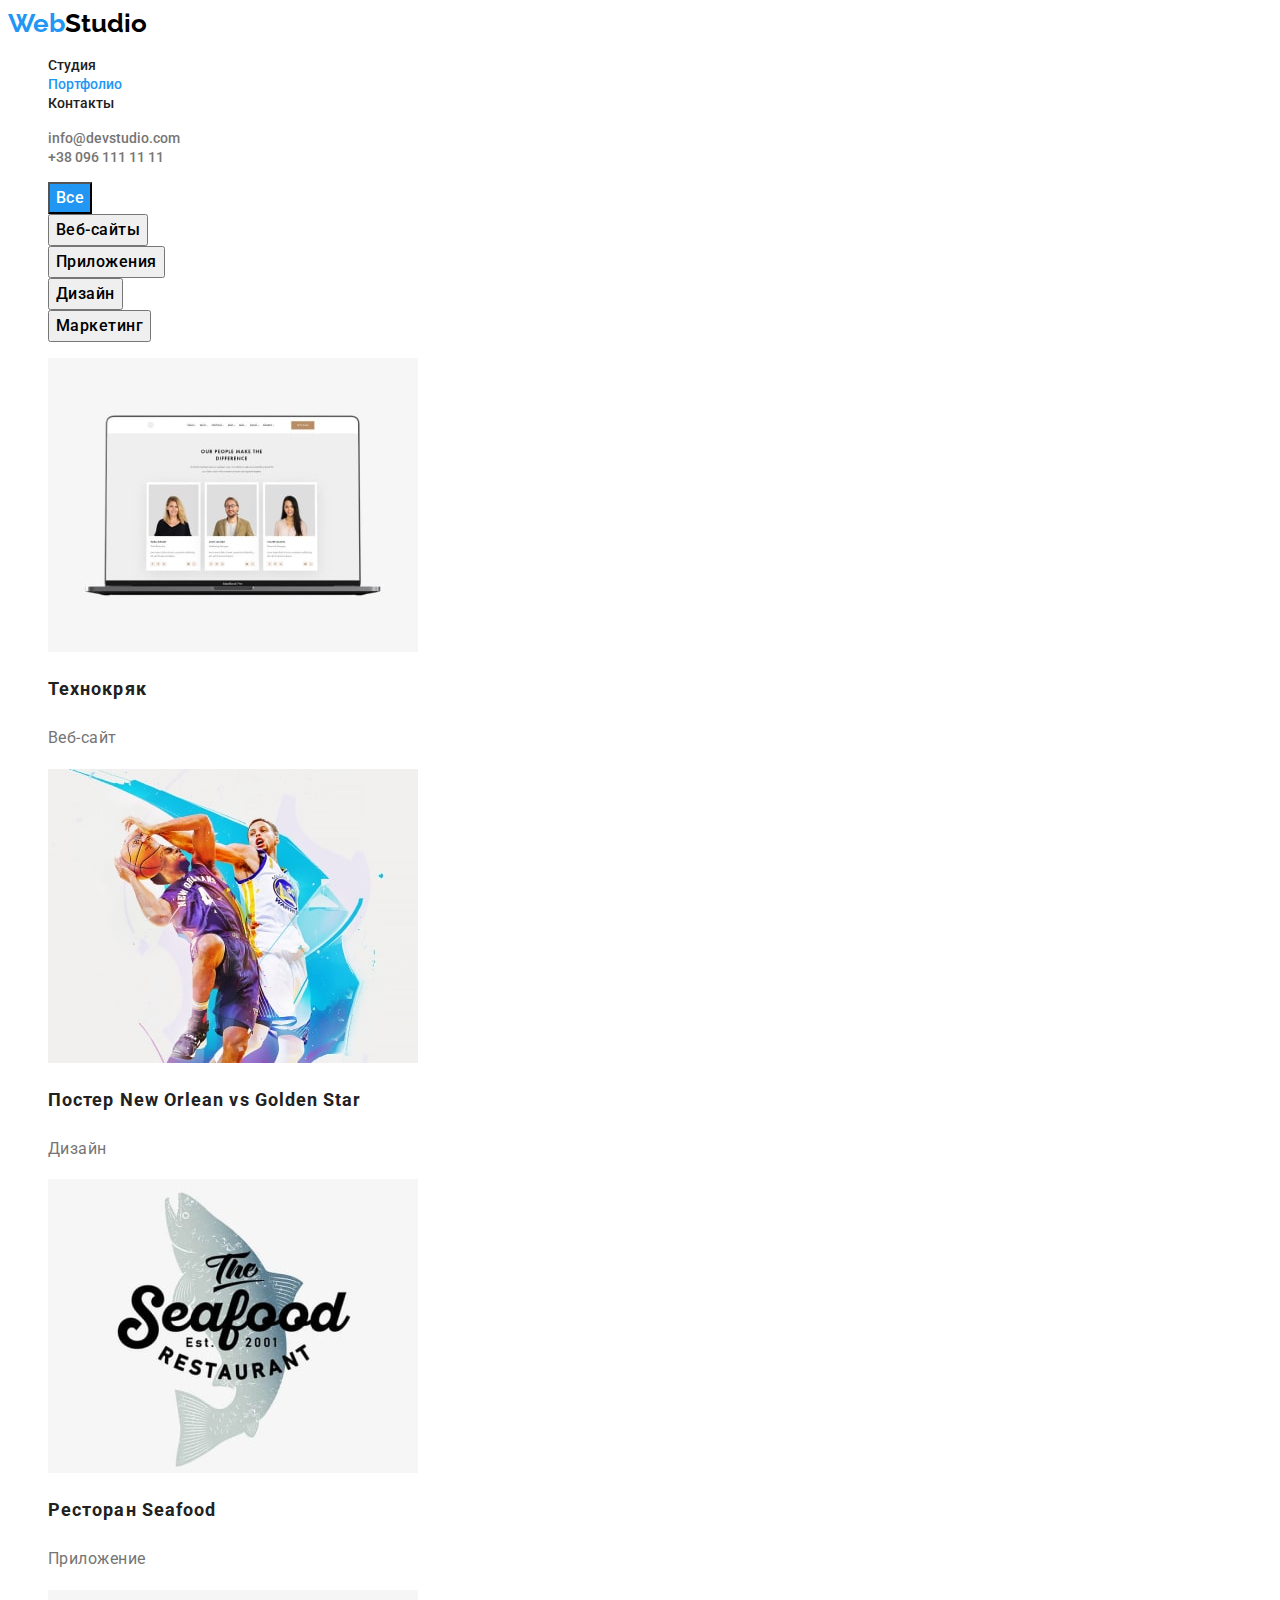
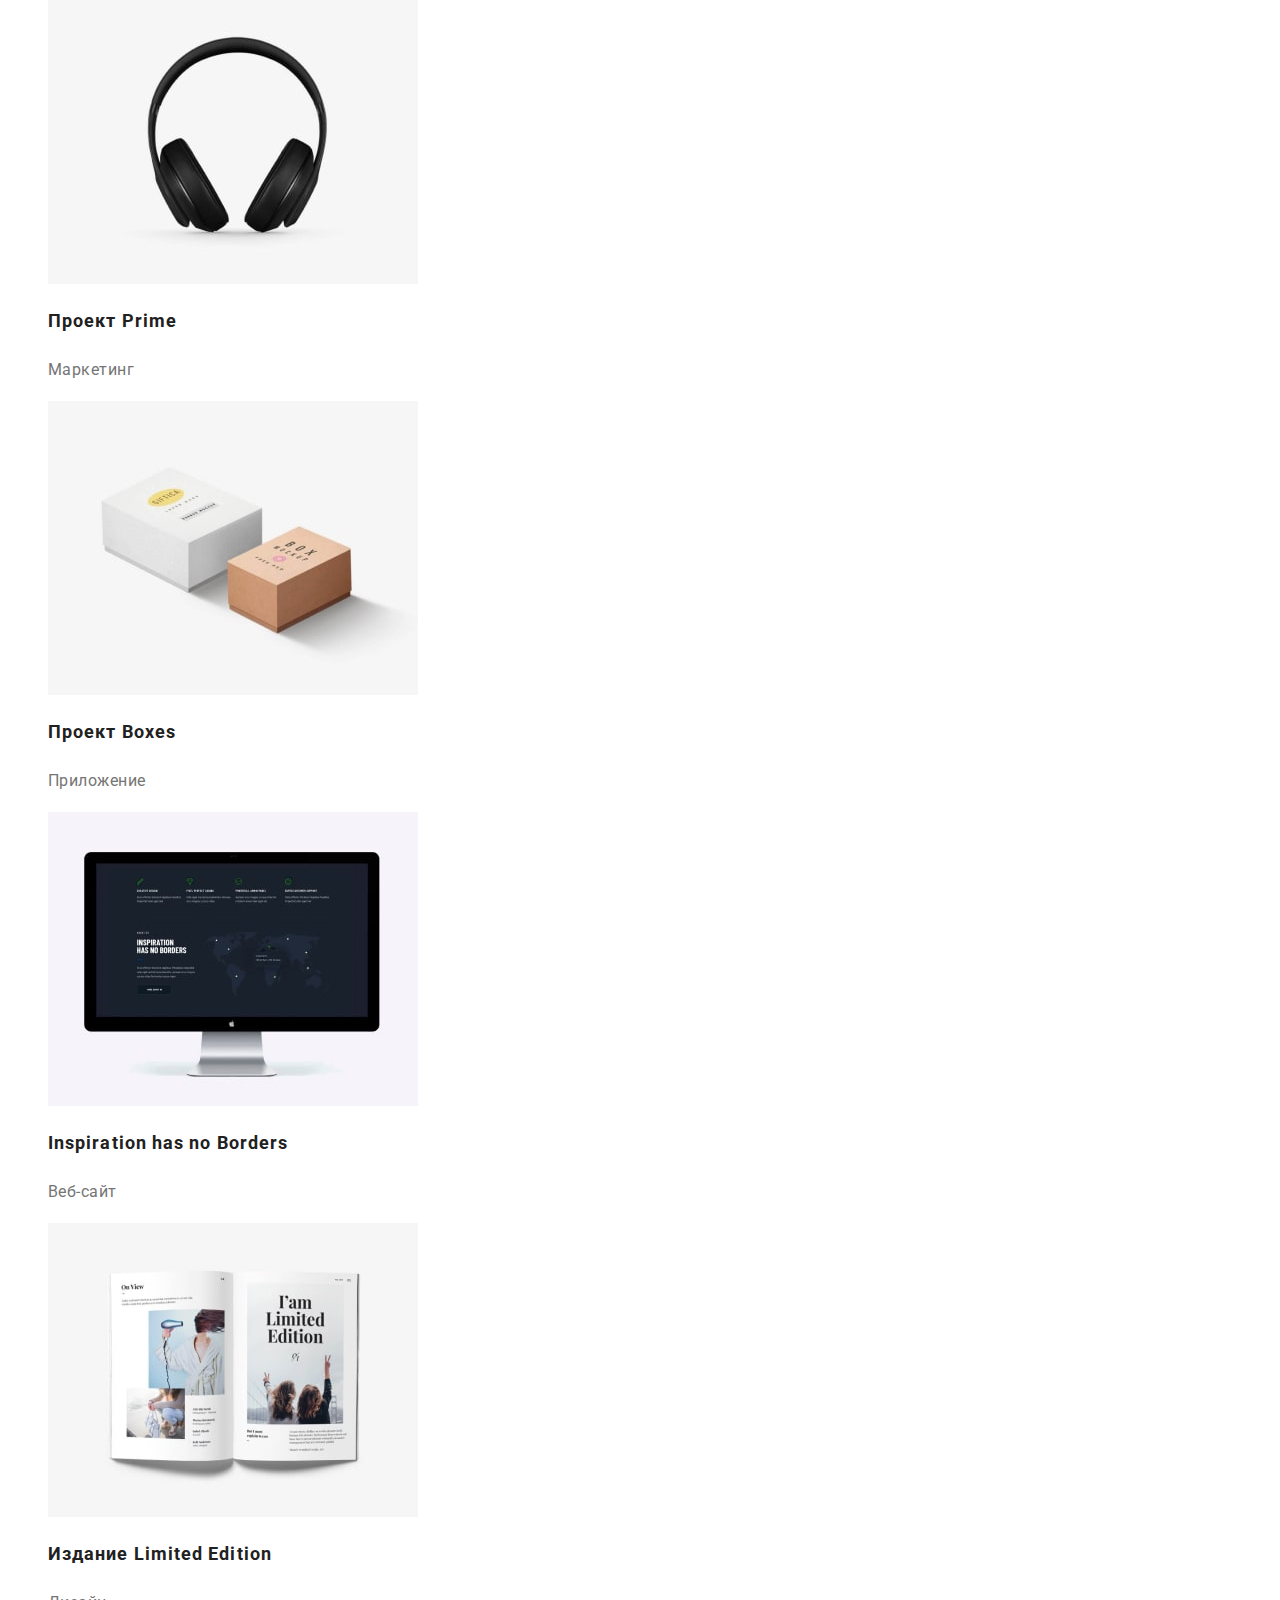
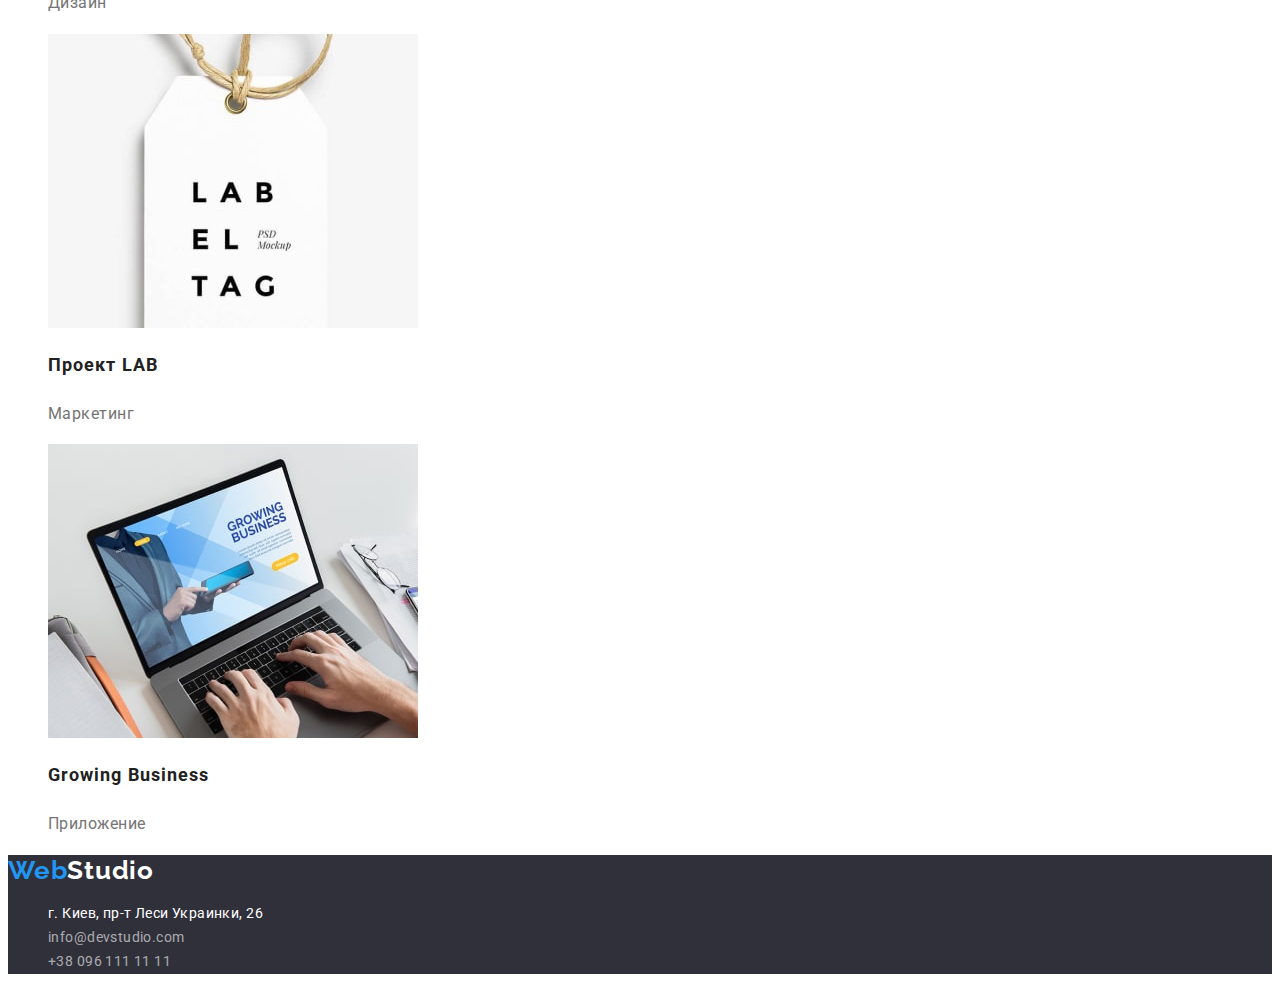
==== portfolio.html @ 271125e2 "clone files from homework 02" ====
<!DOCTYPE html>
<html lang="ru">

<head>
    <meta charset="UTF-8">
    <meta http-equiv="X-UA-Compatible" content="IE=edge">
    <meta name="viewport" content="width=device-width, initial-scale=1.0">
    <title>Portfolio</title>
    <link rel="preconnect" href="https://fonts.googleapis.com">
    <link rel="preconnect" href="https://fonts.gstatic.com" crossorigin>
    <link href="https://fonts.googleapis.com/css2?family=Raleway:wght@700&family=Roboto:wght@400;500;700;900&display=swap"
        rel="stylesheet">

    <link rel="stylesheet" href="./css/styles.css">
</head>

<body>
    <!-- Header -->
    <header>
        <nav>
            <a href="./index.html" class="logo"><span class="logo-header-part">Web</span>Studio</a>
            <ul class="header-nav list">
                <li><a href="./index.html" class="link ">Студия</a></li>
                <li><a href="./portfolio.html" class="link current">Портфолио</a></li>
                <li><a href="" class="link">Контакты</a></li>
            </ul>
        </nav>
        <ul class="contacts list">
            <li><a href="mailto:info@devstudio.com" class="link">info@devstudio.com</a></li>
            <li><a href="tel:+380961111111" class="link">+38 096 111 11 11</a></li>
        </ul>
    </header>

    <main>
        <section>
            <!-- прихований заголовок -->
            <h1 class="visually-hidden">Портфолио</h1>
            <ul class="list">
                <li><button type="button" class="list-btn current-btn">Все</button></li>
                <li><button type="button" class="list-btn">Веб-сайты</button></li>
                <li><button type="button" class="list-btn">Приложения</button></li>
                <li><button type="button" class="list-btn">Дизайн</button></li>
                <li><button type="button" class="list-btn">Маркетинг</button></li>
            </ul>
            <ul class="portfolio list">
                <li>
                    <a href="" class="portfolio-cards">
                        <img src="./images/portf-img-1.jpg" alt="екран ноутбука" width="370" height="294">
                        <h2 class="portfolio-subtitle">Технокряк</h2>
                        <p class="portfolio-text">Веб-сайт</p>
                    </a>
                </li>
                <li>
                    <a href="" class="portfolio-cards">
                        <img src="./images/portf-img-2.jpg" alt="два баскетбольні гравці" width="370" height="294">
                        <h2 class="portfolio-subtitle">Постер New Orlean vs Golden Star</h2>
                        <p class="portfolio-text">Дизайн</p>
                    </a>
                </li>
                <li>
                    <a href="" class="portfolio-cards">
                        <img src="./images/portf-img-3.jpg" alt="лого ресторану Seafood" width="370" height="294">
                        <h2 class="portfolio-subtitle">Ресторан Seafood</h2>
                        <p class="portfolio-text">Приложение</p>
                    </a>
                </li>
                <li>
                    <a href="" class="portfolio-cards">
                        <img src="./images/portf-img-4.jpg" alt="наушники" width="370" height="294">
                        <h2 class="portfolio-subtitle">Проект Prime</h2>
                        <p class="portfolio-text">Маркетинг</p>
                    </a>
                </li>
                <li>
                    <a href="" class="portfolio-cards">
                        <img src="./images/portf-img-5.jpg" alt="дві коробки" width="370" height="294">
                        <h2 class="portfolio-subtitle">Проект Boxes</h2>
                        <p class="portfolio-text">Приложение</p>
                    </a>
                </li>
                <li>
                    <a href="" class="portfolio-cards">
                        <img src="./images/portf-img-6.jpg" alt="монітор" width="370" height="294">
                        <h2 lang="en" class="portfolio-subtitle">Inspiration has no Borders</h2>
                        <p class="portfolio-text">Веб-сайт</p>
                    </a>
                </li>
                <li>
                    <a href="" class="portfolio-cards">
                        <img src="./images/portf-img-7.jpg" alt="розгорнута книга" width="370" height="294">
                        <h2 class="portfolio-subtitle">Издание Limited Edition</h2>
                        <p class="portfolio-text">Дизайн</p>
                    </a>
                </li>
                <li>
                    <a href="" class="portfolio-cards">
                        <img src="./images/portf-img-8.jpg" alt="бірка" width="370" height="294">
                        <h2 class="portfolio-subtitle">Проект LAB</h2>
                        <p class="portfolio-text">Маркетинг</p>
                    </a>
                </li>
                <li>
                    <a href="" class="portfolio-cards">
                        <img src="./images/portf-img-9.jpg" alt="екран ноутбука" width="370" height="294">
                        <h2 lang="en" class="portfolio-subtitle">Growing Business</h2>
                        <p class="portfolio-text">Приложение</p>
                    </a>
                </li>
            </ul>
        </section>
    </main>

    <footer class="footer">
        <a href="./index.html" class="footer-logo"><span class="logo-footer-part">Web</span>Studio</a>
        <address>
            <ul class="footer-list list">
                <li>
                    <a href="https://goo.gl/maps/3tdsHGGzz4T1NZrAA" target="_blank" rel="noopener noreferrer"
                        class="footer-list-address">
                        г. Киев, пр-т Леси Украинки, 26</a>
                </li>
                <li><a href="mailto:info@devstudio.com" class="footer-list-contacts">info@devstudio.com</a></li>
                <li><a href="tel:+380961111111" class="footer-list-contacts">+38 096 111 11 11</a></li>
            </ul>
        </address>
    </footer>
</body>

</html>
---- css/styles.css ----
/* колір основного тексту #212121 */
/* другорядний колір тексту #757575 */
/* колір Героя #FFFFFF */
/* акцент #2196F3 */
/* лого: одна част. акцент, інша #000000 */

/* основний колір bg #FFFFFF */
/* другорядний колір фону #F5F4FA */
/* колір Героя та Футеру #2F303A */

:root {
  --primary-text-color: #212121;
  --secondary-text-color: #757575;
  --accent-color: #2196f3;
  --hover-accent-color: #188CE8;
  --primary-bg-color: #ffffff;
  --secondary-bg-color: #f5f4fa;
  --footer-bg-color: #2f303a;
  --logo-color: #000000;
}
body {
  background-color: var(--primary-bg-color);
  color: var(--primary-text-color);
  font-family: Roboto, sans-serif;
}

.list {
  list-style: none;
}
a {
  text-decoration: none;
}

/* ----------------Logo----------------- */
.logo {
  color: var(--logo-color);
  font-family: Raleway, sans-serif;
  font-weight: 700;
  font-size: 26px;
  line-height: 1.2;
}
.logo-header-part {
  color: var(--accent-color);
}

/* -----------навігація сайту------------ */
.header-nav .link {
  color: var(--primary-text-color);
  font-weight: 500;
  font-size: 14px;
  line-height: 1.14;
}
.header-nav .link:hover,
.header-nav .link:focus,
.contacts .link:hover,
.contacts .link:focus,
.link.current {
  color: var(--accent-color);
}

.contacts .link {
  color: var(--secondary-text-color);
  font-weight: 500;
  font-size: 14px;
  line-height: 1.14;
}

/* -----------------Герой------------------- */
.hero {
  background-color: var(--footer-bg-color);
}
.hero-title {
  color: var(--primary-bg-color);
  font-weight: 900;
  font-size: 44px;
  line-height: 1.36;
  text-align: center;
  letter-spacing: 0.06em;
}
.hero-btn {
  font-family: inherit;
  background-color: var(--accent-color);
  color: var(--primary-bg-color);
  font-weight: 700;
  font-size: 16px;
  line-height: 1.87;
  letter-spacing: 0.06em;

  cursor: pointer;
}

.hero-btn:hover {
  background-color: var(--hover-accent-color);
  color: var(--primary-bg-color);
}

/* -------------------Features--------------- */
.visually-hidden {
  position: absolute;
  white-space: nowrap;
  width: 1px;
  height: 1px;
  overflow: hidden;
  border: 0;
  padding: 0;
  clip: rect(0 0 0 0);
  clip-path: inset(50%);
  margin: -1px;
}

.features-list-title {
  font-size: 14px;
  line-height: 1.14;
  letter-spacing: 0.03em;
  text-transform: uppercase;
}

.feature-list-text {
  color: var(--secondary-text-color);
  font-weight: 400;
  font-size: 14px;
  line-height: 1.71;
  letter-spacing: 0.03em;
}

/* --------------------About------------------ */
.about-title, 
.team-title {
  font-size: 36px;
  line-height: 1.17;
  text-align: center;
  letter-spacing: 0.03em;
}

/* --------------------Team-------------------- */
.team {
  background-color: var(--secondary-bg-color);
}

.team-list-title {
  font-weight: 500;
  font-size: 16px;
  line-height: 1.19;
  letter-spacing: 0.03em;
}
.team-list-text {
  color: var(--secondary-text-color);
  font-weight: 400;
  font-size: 16px;
  line-height: 1.19;
  letter-spacing: 0.03em;
}

/* --------------------Footer----------------- */
.footer {
  background-color: var(--footer-bg-color);
}
.footer-logo {
  color: var(--primary-bg-color);
  font-family: Raleway, sans-serif;
  font-weight: 700;
  font-size: 26px;
  line-height: 1.19;
  letter-spacing: 0.03em;
}
.logo-footer-part {
  color: var(--accent-color);
}
.footer-list-address {
  color: var(--primary-bg-color);
  font-style: normal;
  font-weight: 400;
  font-size: 14px;
  line-height: 1.71;
  letter-spacing: 0.03em;
}
.footer-list-address:hover,
.footer-list-address:focus {
  color: var(--accent-color);
}
.footer-list-contacts {
  color: rgba(255, 255, 255, 0.6);
  font-style: normal;
  font-weight: 400;
  font-size: 14px;
  line-height: 1.71;
  letter-spacing: 0.03em;
}
.footer-list-contacts:hover,
.footer-list-contacts:focus {
  color: var(--accent-color);
}

/* --------------------Portfolio-------------------- */
.list-btn {
  font-family: inherit;
  font-weight: 500;
  font-size: 16px;
  line-height: 1.62;
  text-align: center;
  letter-spacing: 0.03em;

  cursor: pointer;
}
.list-btn:hover,
.list-btn:focus,
.current-btn {
  background-color: var(--accent-color);
  color: var(--primary-bg-color);
}

.portfolio-cards .portfolio-subtitle {
  color: var(--primary-text-color);
  font-size: 18px;
  line-height: 2;
  letter-spacing: 0.06em;
}
.portfolio-cards .portfolio-text {
  color: var(--secondary-text-color);
  font-weight: 400;
  font-size: 16px;
  line-height: 1.87;
  letter-spacing: 0.03em;
}
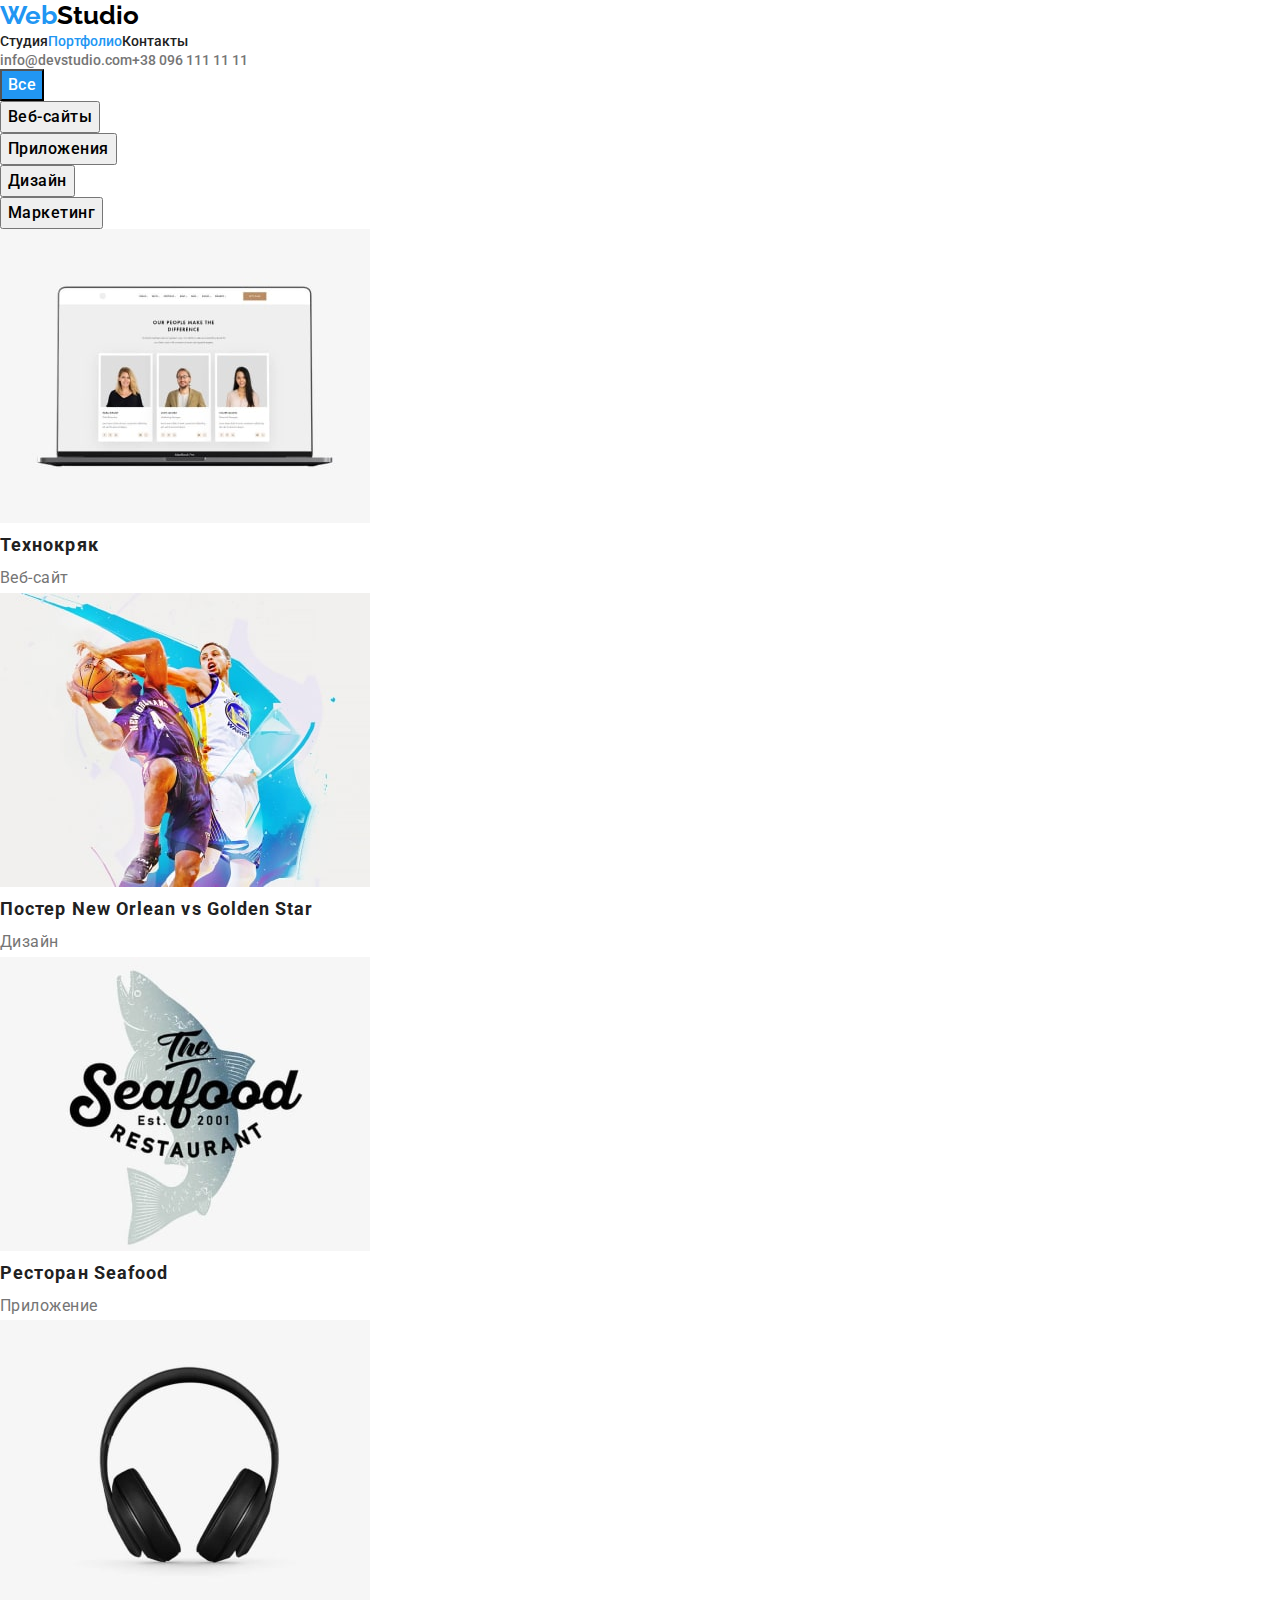
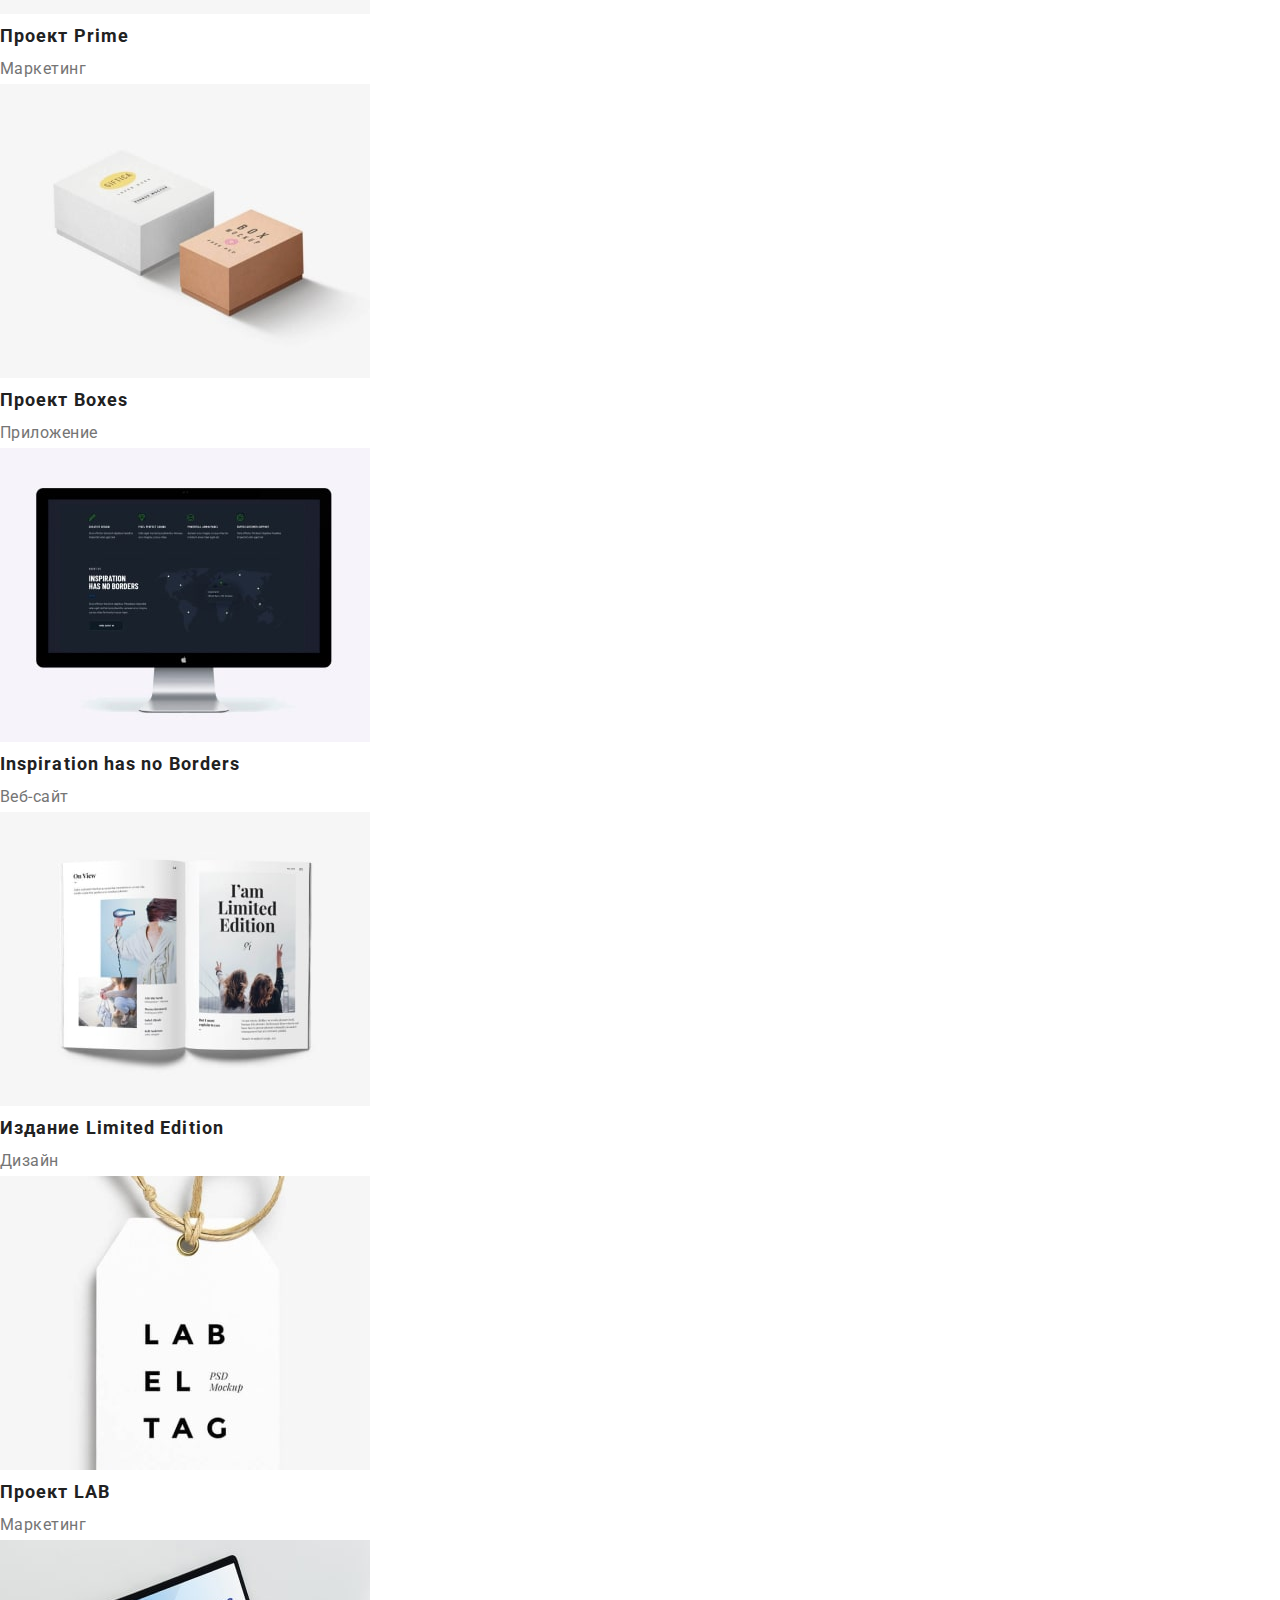
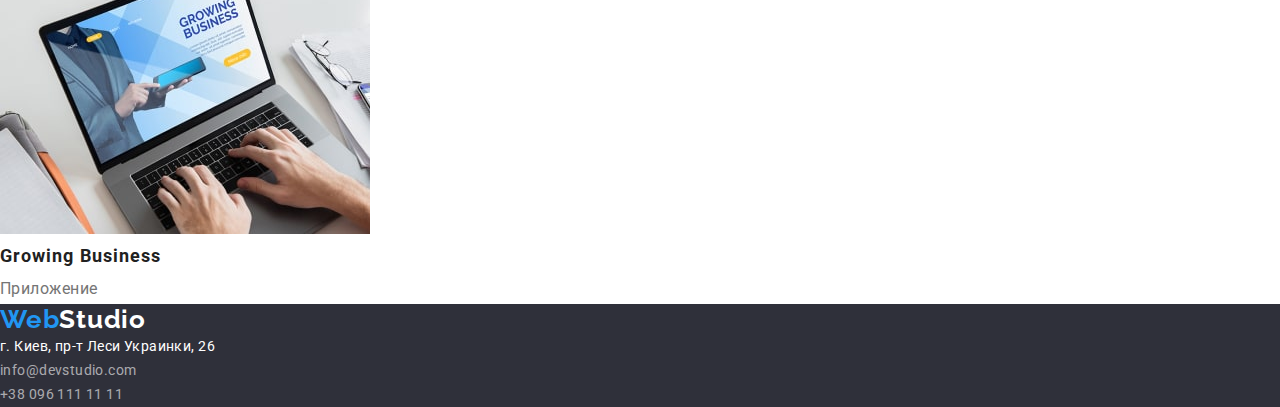
==== commit 183a0bc1: "add main margins and paddings" ====
--- a/portfolio.html
+++ b/portfolio.html
@@ -10,7 +10,9 @@
     <link rel="preconnect" href="https://fonts.gstatic.com" crossorigin>
     <link href="https://fonts.googleapis.com/css2?family=Raleway:wght@700&family=Roboto:wght@400;500;700;900&display=swap"
         rel="stylesheet">
-
+    <link rel="stylesheet" href="https://cdnjs.cloudflare.com/ajax/libs/modern-normalize/1.1.0/modern-normalize.min.css"
+        integrity="sha512-wpPYUAdjBVSE4KJnH1VR1HeZfpl1ub8YT/NKx4PuQ5NmX2tKuGu6U/JRp5y+Y8XG2tV+wKQpNHVUX03MfMFn9Q=="
+        crossorigin="anonymous" referrerpolicy="no-referrer" />
     <link rel="stylesheet" href="./css/styles.css">
 </head>
 
--- a/css/styles.css
+++ b/css/styles.css
@@ -18,83 +18,16 @@
   --footer-bg-color: #2f303a;
   --logo-color: #000000;
 }
-body {
-  background-color: var(--primary-bg-color);
-  color: var(--primary-text-color);
-  font-family: Roboto, sans-serif;
-}
-
-.list {
-  list-style: none;
-}
-a {
-  text-decoration: none;
-}
-
-/* ----------------Logo----------------- */
-.logo {
-  color: var(--logo-color);
-  font-family: Raleway, sans-serif;
-  font-weight: 700;
-  font-size: 26px;
-  line-height: 1.2;
-}
-.logo-header-part {
-  color: var(--accent-color);
-}
-
-/* -----------навігація сайту------------ */
-.header-nav .link {
-  color: var(--primary-text-color);
-  font-weight: 500;
-  font-size: 14px;
-  line-height: 1.14;
-}
-.header-nav .link:hover,
-.header-nav .link:focus,
-.contacts .link:hover,
-.contacts .link:focus,
-.link.current {
-  color: var(--accent-color);
-}
-
-.contacts .link {
-  color: var(--secondary-text-color);
-  font-weight: 500;
-  font-size: 14px;
-  line-height: 1.14;
-}
-
-/* -----------------Герой------------------- */
-.hero {
-  background-color: var(--footer-bg-color);
-}
-.hero-title {
-  color: var(--primary-bg-color);
-  font-weight: 900;
-  font-size: 44px;
-  line-height: 1.36;
-  text-align: center;
-  letter-spacing: 0.06em;
-}
-.hero-btn {
-  font-family: inherit;
-  background-color: var(--accent-color);
-  color: var(--primary-bg-color);
-  font-weight: 700;
-  font-size: 16px;
-  line-height: 1.87;
-  letter-spacing: 0.06em;
-
-  cursor: pointer;
-}
-
-.hero-btn:hover {
-  background-color: var(--hover-accent-color);
-  color: var(--primary-bg-color);
-}
-
-/* -------------------Features--------------- */
+
+p, h1, h2, h3, h4, h5, h6 {
+  margin: 0;
+}
+
+ul, ol {
+  margin: 0;
+  padding-left: 0;
+}
+
 .visually-hidden {
   position: absolute;
   white-space: nowrap;
@@ -108,7 +41,132 @@
   margin: -1px;
 }
 
+
+body {
+  margin: 0;
+
+  background-color: var(--primary-bg-color);
+  color: var(--primary-text-color);
+  font-family: Roboto, sans-serif;
+}
+
+.list {
+  list-style: none;
+}
+a {
+  text-decoration: none;
+}
+
+.container {
+  width: 1200px;
+  padding-left: 15px;
+  padding-right: 15px;
+  margin: 0 auto;
+  outline: 2px solid tomato;
+}
+
+
+
+/* ----------------Logo----------------- */
+
+.logo {
+  color: var(--logo-color);
+  font-family: Raleway, sans-serif;
+  font-weight: 700;
+  font-size: 26px;
+  line-height: 1.2;
+}
+.logo-header-part {
+  color: var(--accent-color);
+}
+
+/* -----------навігація сайту------------ */
+.header .container {
+  display: flex;
+  align-items: center;
+}
+
+.header {
+  padding-top: 32px;
+  padding-bottom: 32px;
+}
+
+.header-nav {
+  display: flex;
+  align-items: center;
+}
+
+.header-nav .link {
+  color: var(--primary-text-color);
+  font-weight: 500;
+  font-size: 14px;
+  line-height: 1.14;
+}
+.header-nav .link:hover,
+.header-nav .link:focus,
+.contacts .link:hover,
+.contacts .link:focus,
+.link.current {
+  color: var(--accent-color);
+}
+
+.contacts {
+  display: flex;
+}
+
+
+.contacts .link {
+  color: var(--secondary-text-color);
+  font-weight: 500;
+  font-size: 14px;
+  line-height: 1.14;
+}
+
+/* -----------------Герой------------------- */
+.hero {
+  background-color: var(--footer-bg-color);
+  padding: 452px 200px;
+  
+}
+.hero-title {
+  max-width: 696px;
+  margin-bottom: 30px;
+
+  color: var(--primary-bg-color);
+  font-weight: 900;
+  font-size: 44px;
+  line-height: 1.36;
+  text-align: center;
+  letter-spacing: 0.06em;
+}
+.hero-btn {
+  min-width: 200px;
+  
+  font-family: inherit;
+  background-color: var(--accent-color);
+  color: var(--primary-bg-color);
+  font-weight: 700;
+  font-size: 16px;
+  line-height: 1.87;
+  letter-spacing: 0.06em;
+
+  cursor: pointer;
+}
+
+.hero-btn:hover {
+  background-color: var(--hover-accent-color);
+  color: var(--primary-bg-color);
+}
+
+/* -------------------Features--------------- */
+
+.features .container {
+  padding-top: 94px;
+}
+
 .features-list-title {
+  margin-bottom: 10px;
+
   font-size: 14px;
   line-height: 1.14;
   letter-spacing: 0.03em;
@@ -124,6 +182,12 @@
 }
 
 /* --------------------About------------------ */
+
+.about .container {
+  padding-top: 94px;
+  padding-bottom: 94px;
+}
+
 .about-title, 
 .team-title {
   font-size: 36px;
@@ -137,6 +201,11 @@
   background-color: var(--secondary-bg-color);
 }
 
+.team .container {
+  padding-top: 94px;
+  padding-bottom: 94px;
+}
+
 .team-list-title {
   font-weight: 500;
   font-size: 16px;
@@ -155,6 +224,12 @@
 .footer {
   background-color: var(--footer-bg-color);
 }
+
+.footer .container {
+  padding-top: 60px;
+  padding-bottom: 60px;
+}
+
 .footer-logo {
   color: var(--primary-bg-color);
   font-family: Raleway, sans-serif;
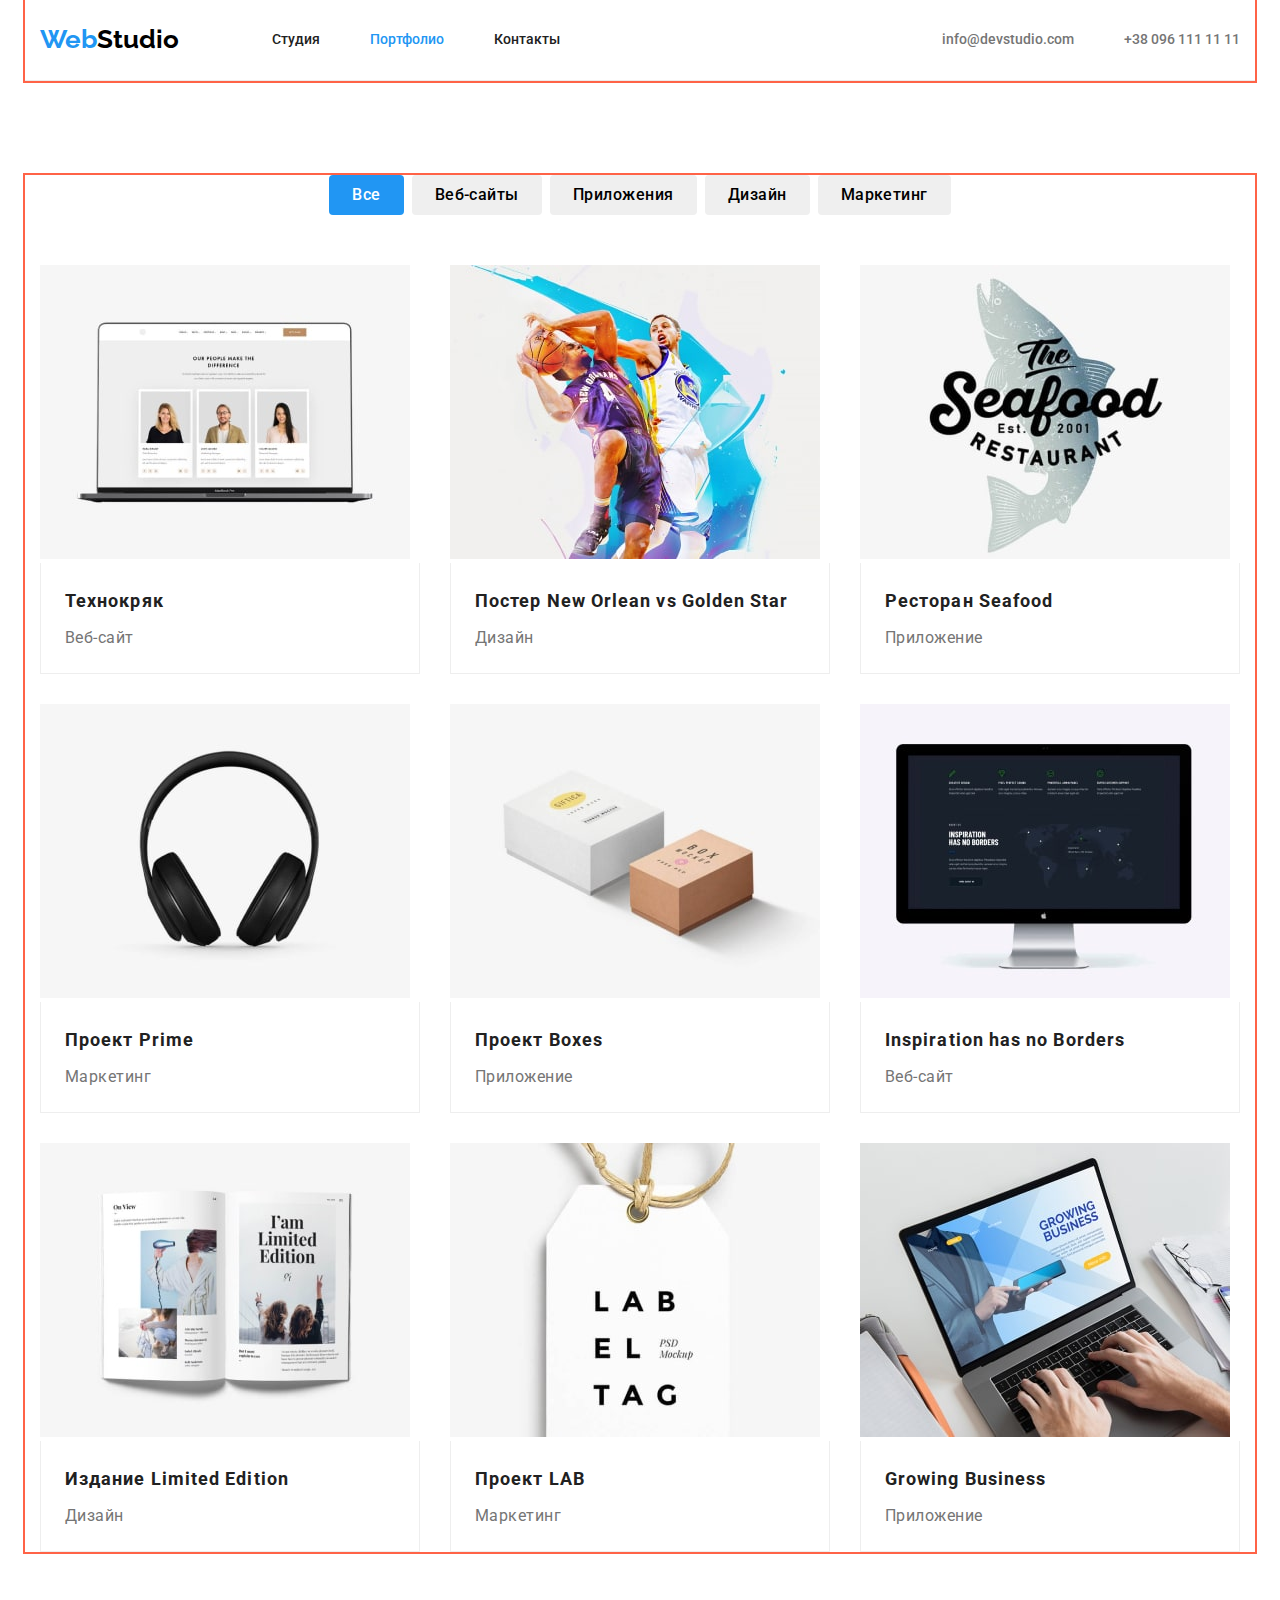
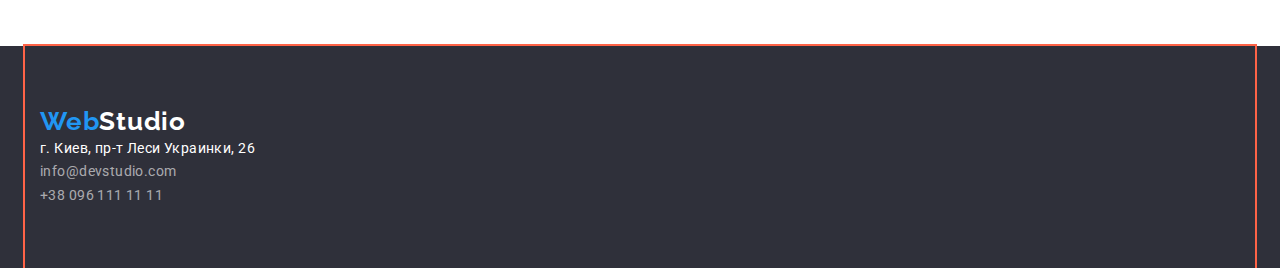
==== commit 4f7b4be5: "finish homework" ====
--- a/portfolio.html
+++ b/portfolio.html
@@ -18,114 +18,138 @@
 
 <body>
     <!-- Header -->
-    <header>
-        <nav>
-            <a href="./index.html" class="logo"><span class="logo-header-part">Web</span>Studio</a>
-            <ul class="header-nav list">
-                <li><a href="./index.html" class="link ">Студия</a></li>
-                <li><a href="./portfolio.html" class="link current">Портфолио</a></li>
-                <li><a href="" class="link">Контакты</a></li>
+    <header class="header">
+        <div class="container">
+            <nav class="header-navigation">
+                <a href="" class="logo"><span class="logo-header-part">Web</span>Studio</a>
+                <ul class="header-nav list">
+                    <li class="header-nav-item"><a href="./index.html" class="link">Студия</a></li>
+                    <li class="header-nav-item"><a href="./portfolio.html" class="link current">Портфолио</a></li>
+                    <li class="header-nav-item"><a href="" class="link">Контакты</a></li>
+                </ul>
+            </nav>
+            <ul class="contacts list">
+                <li class="contacts-item"><a href="mailto:info@devstudio.com" class="link">info@devstudio.com</a></li>
+                <li class="contacts-item"><a href="tel:+380961111111" class="link">+38 096 111 11 11</a></li>
             </ul>
-        </nav>
-        <ul class="contacts list">
-            <li><a href="mailto:info@devstudio.com" class="link">info@devstudio.com</a></li>
-            <li><a href="tel:+380961111111" class="link">+38 096 111 11 11</a></li>
-        </ul>
+        </div>
     </header>
 
     <main>
-        <section>
+        <section class="section gallery">
+            <div class="container">
             <!-- прихований заголовок -->
             <h1 class="visually-hidden">Портфолио</h1>
-            <ul class="list">
-                <li><button type="button" class="list-btn current-btn">Все</button></li>
-                <li><button type="button" class="list-btn">Веб-сайты</button></li>
-                <li><button type="button" class="list-btn">Приложения</button></li>
-                <li><button type="button" class="list-btn">Дизайн</button></li>
-                <li><button type="button" class="list-btn">Маркетинг</button></li>
+            <ul class="gallery-btn list">
+                <li class="item"><button type="button" class="list-btn current-btn">Все</button></li>
+                <li class="item"><button type="button" class="list-btn">Веб-сайты</button></li>
+                <li class="item"><button type="button" class="list-btn">Приложения</button></li>
+                <li class="item"><button type="button" class="list-btn">Дизайн</button></li>
+                <li class="item"><button type="button" class="list-btn">Маркетинг</button></li>
             </ul>
             <ul class="portfolio list">
-                <li>
+                <li class="portfolio-items">
                     <a href="" class="portfolio-cards">
                         <img src="./images/portf-img-1.jpg" alt="екран ноутбука" width="370" height="294">
+                        <div class="portfolio-text-part">
                         <h2 class="portfolio-subtitle">Технокряк</h2>
                         <p class="portfolio-text">Веб-сайт</p>
+                        </div>
                     </a>
                 </li>
-                <li>
+                <li class="portfolio-items">
                     <a href="" class="portfolio-cards">
                         <img src="./images/portf-img-2.jpg" alt="два баскетбольні гравці" width="370" height="294">
+                        <div class="portfolio-text-part">
                         <h2 class="portfolio-subtitle">Постер New Orlean vs Golden Star</h2>
                         <p class="portfolio-text">Дизайн</p>
+                        </div>
                     </a>
                 </li>
-                <li>
+                <li class="portfolio-items">
                     <a href="" class="portfolio-cards">
                         <img src="./images/portf-img-3.jpg" alt="лого ресторану Seafood" width="370" height="294">
+                        <div class="portfolio-text-part">
                         <h2 class="portfolio-subtitle">Ресторан Seafood</h2>
                         <p class="portfolio-text">Приложение</p>
+                        </div>
                     </a>
                 </li>
-                <li>
+                <li class="portfolio-items">
                     <a href="" class="portfolio-cards">
                         <img src="./images/portf-img-4.jpg" alt="наушники" width="370" height="294">
+                        <div class="portfolio-text-part">
                         <h2 class="portfolio-subtitle">Проект Prime</h2>
                         <p class="portfolio-text">Маркетинг</p>
+                        </div>
                     </a>
                 </li>
-                <li>
+                <li class="portfolio-items">
                     <a href="" class="portfolio-cards">
                         <img src="./images/portf-img-5.jpg" alt="дві коробки" width="370" height="294">
+                        <div class="portfolio-text-part">
                         <h2 class="portfolio-subtitle">Проект Boxes</h2>
                         <p class="portfolio-text">Приложение</p>
+                        </div>
                     </a>
                 </li>
-                <li>
+                <li class="portfolio-items">
                     <a href="" class="portfolio-cards">
                         <img src="./images/portf-img-6.jpg" alt="монітор" width="370" height="294">
+                        <div class="portfolio-text-part">
                         <h2 lang="en" class="portfolio-subtitle">Inspiration has no Borders</h2>
                         <p class="portfolio-text">Веб-сайт</p>
+                        </div>
                     </a>
                 </li>
-                <li>
+                <li class="portfolio-items">
                     <a href="" class="portfolio-cards">
                         <img src="./images/portf-img-7.jpg" alt="розгорнута книга" width="370" height="294">
+                        <div class="portfolio-text-part">
                         <h2 class="portfolio-subtitle">Издание Limited Edition</h2>
                         <p class="portfolio-text">Дизайн</p>
+                        </div>
                     </a>
                 </li>
-                <li>
+                <li class="portfolio-items">
                     <a href="" class="portfolio-cards">
                         <img src="./images/portf-img-8.jpg" alt="бірка" width="370" height="294">
+                        <div class="portfolio-text-part">
                         <h2 class="portfolio-subtitle">Проект LAB</h2>
                         <p class="portfolio-text">Маркетинг</p>
+                        </div>
                     </a>
                 </li>
-                <li>
+                <li class="portfolio-items">
                     <a href="" class="portfolio-cards">
                         <img src="./images/portf-img-9.jpg" alt="екран ноутбука" width="370" height="294">
+                        <div class="portfolio-text-part">
                         <h2 lang="en" class="portfolio-subtitle">Growing Business</h2>
                         <p class="portfolio-text">Приложение</p>
+                        </div>
                     </a>
                 </li>
             </ul>
+            </div>
         </section>
     </main>
 
     <footer class="footer">
-        <a href="./index.html" class="footer-logo"><span class="logo-footer-part">Web</span>Studio</a>
-        <address>
-            <ul class="footer-list list">
-                <li>
-                    <a href="https://goo.gl/maps/3tdsHGGzz4T1NZrAA" target="_blank" rel="noopener noreferrer"
-                        class="footer-list-address">
-                        г. Киев, пр-т Леси Украинки, 26</a>
-                </li>
-                <li><a href="mailto:info@devstudio.com" class="footer-list-contacts">info@devstudio.com</a></li>
-                <li><a href="tel:+380961111111" class="footer-list-contacts">+38 096 111 11 11</a></li>
-            </ul>
-        </address>
+        <div class="container">
+            <a href="./index.html" class="footer-logo" lang="en"><span class="logo-footer-part">Web</span>Studio</a>
+            <address>
+                <ul class="footer-list list">
+                    <li>
+                        <a href="https://goo.gl/maps/3tdsHGGzz4T1NZrAA" target="_blank" rel="noopener noreferrer"
+                            class="footer-list-address">
+                            г. Киев, пр-т Леси Украинки, 26</a>
+                    </li>
+                    <li><a href="mailto:info@devstudio.com" class="footer-list-contacts">info@devstudio.com</a></li>
+                    <li><a href="tel:+380961111111" class="footer-list-contacts">+38 096 111 11 11</a></li>
+                </ul>
+            </address>
+        </div>
     </footer>
-</body>
+    </body>
 
 </html>--- a/css/styles.css
+++ b/css/styles.css
@@ -17,6 +17,11 @@
   --secondary-bg-color: #f5f4fa;
   --footer-bg-color: #2f303a;
   --logo-color: #000000;
+
+  --border-nav: #ECECEC;
+  --border-cards: #EEEEEE;
+
+  --typical-gap: 30px;
 }
 
 p, h1, h2, h3, h4, h5, h6 {
@@ -65,11 +70,18 @@
   outline: 2px solid tomato;
 }
 
+.section {
+  padding-top: 94px;
+  padding-bottom: 94px;
+}
+
 
 
 /* ----------------Logo----------------- */
 
 .logo {
+  margin-right: 93px;
+
   color: var(--logo-color);
   font-family: Raleway, sans-serif;
   font-weight: 700;
@@ -81,41 +93,61 @@
 }
 
 /* -----------навігація сайту------------ */
+
 .header .container {
   display: flex;
   align-items: center;
-}
-
-.header {
+  border-bottom: 1px solid  ;
+  border-color: var(--border-nav);
+}
+
+.container .header-navigation {
+  display: flex;
+  align-items: center;
+}
+
+.header-nav {
+  display: flex;
+}
+
+.header-nav .header-nav-item:not(:last-child){
+  margin-right: 50px;
+}
+
+.header-nav .link {
+  display: block;
   padding-top: 32px;
   padding-bottom: 32px;
-}
-
-.header-nav {
-  display: flex;
-  align-items: center;
-}
-
-.header-nav .link {
+
   color: var(--primary-text-color);
   font-weight: 500;
   font-size: 14px;
   line-height: 1.14;
 }
+
 .header-nav .link:hover,
 .header-nav .link:focus,
 .contacts .link:hover,
 .contacts .link:focus,
 .link.current {
   color: var(--accent-color);
+  
 }
 
 .contacts {
   display: flex;
-}
-
+  margin-left: auto;
+}
+
+.contacts .contacts-item + .contacts-item{
+  margin-left: 50px;
+}
 
 .contacts .link {
+  display: block;
+  padding-top: 32px;
+  padding-bottom: 32px;
+
   color: var(--secondary-text-color);
   font-weight: 500;
   font-size: 14px;
@@ -125,12 +157,16 @@
 /* -----------------Герой------------------- */
 .hero {
   background-color: var(--footer-bg-color);
-  padding: 452px 200px;
+  padding-top: 200px;
+  padding-bottom: 200px;
+  text-align: center;
   
 }
 .hero-title {
-  max-width: 696px;
-  margin-bottom: 30px;
+  max-width: 640px;
+  margin-bottom: var(--typical-gap);
+  margin-left: auto;
+  margin-right: auto;
 
   color: var(--primary-bg-color);
   font-weight: 900;
@@ -141,6 +177,13 @@
 }
 .hero-btn {
   min-width: 200px;
+  
+  margin-left: auto;
+  margin-right: auto;
+  border-radius: 4px;
+  border: 1px solid transparent;
+  padding: 10px 32px;
+
   
   font-family: inherit;
   background-color: var(--accent-color);
@@ -149,6 +192,7 @@
   font-size: 16px;
   line-height: 1.87;
   letter-spacing: 0.06em;
+  text-align: center;
 
   cursor: pointer;
 }
@@ -160,8 +204,21 @@
 
 /* -------------------Features--------------- */
 
-.features .container {
-  padding-top: 94px;
+.features.section {
+  padding-bottom: 0;
+}
+
+.container .features-list {
+  display: flex;
+  flex-wrap: wrap;
+}
+
+.features-list-item {
+  width: 270px;
+ }
+
+.features-list .features-list-item + .features-list-item {
+  margin-left: var(--typical-gap);
 }
 
 .features-list-title {
@@ -184,12 +241,21 @@
 /* --------------------About------------------ */
 
 .about .container {
-  padding-top: 94px;
-  padding-bottom: 94px;
+  
+}
+
+.about-list {
+  display: flex;
+}
+
+.about-list .item + .item {
+  margin-left: var(--typical-gap);
 }
 
 .about-title, 
 .team-title {
+  margin-bottom: 50px;
+
   font-size: 36px;
   line-height: 1.17;
   text-align: center;
@@ -201,23 +267,45 @@
   background-color: var(--secondary-bg-color);
 }
 
-.team .container {
-  padding-top: 94px;
-  padding-bottom: 94px;
+.team-list {
+  display: flex;
+  /* flex-wrap: wrap; */
+
+}
+
+.team-list > .item {
+    width: calc((100%-90px)/4);
+    margin-right: var(--typical-gap);
+}
+
+.team-list > .item:last-child {
+    margin-right: 0;
+}
+
+.team-text-part {
+  
+  
 }
 
 .team-list-title {
+  margin-top: var(--typical-gap);
+  margin-bottom: 10px;
+
   font-weight: 500;
   font-size: 16px;
   line-height: 1.19;
   letter-spacing: 0.03em;
+  text-align: center;
 }
 .team-list-text {
+  margin-bottom: 30px;
+
   color: var(--secondary-text-color);
   font-weight: 400;
   font-size: 16px;
   line-height: 1.19;
   letter-spacing: 0.03em;
+  text-align: center;
 }
 
 /* --------------------Footer----------------- */
@@ -267,7 +355,18 @@
 }
 
 /* --------------------Portfolio-------------------- */
+
+.gallery-btn {
+  display: flex;
+  margin-bottom: 50px;
+  justify-content: center;
+}
+
 .list-btn {
+  border-radius: 4px;
+  border: 1px solid transparent;
+  padding: 6px 22px;
+
   font-family: inherit;
   font-weight: 500;
   font-size: 16px;
@@ -277,6 +376,11 @@
 
   cursor: pointer;
 }
+
+.gallery-btn .item + .item {
+  margin-left: 8px;
+}
+
 .list-btn:hover,
 .list-btn:focus,
 .current-btn {
@@ -284,7 +388,51 @@
   color: var(--primary-bg-color);
 }
 
+.container .portfolio {
+  display: flex;
+  flex-wrap: wrap;
+}
+
+/* .portfolio-items {
+  margin-right: var(--typical-gap);
+  margin-bottom: var(--typical-gap);
+}
+
+.portfolio-items:nth-child(3n) {
+  margin-right: 0;
+}
+
+.portfolio-items:nth-last-child(-n+3) {
+  margin-bottom: 0;
+} */
+
+.portfolio-items {
+  width: calc((100% - 60px)/3);
+  margin-right: var(--typical-gap);
+  margin-bottom: var(--typical-gap);
+}
+
+.portfolio-items:nth-child(3n) {
+  margin-right: 0;
+}
+
+.portfolio-items:nth-last-child(-n+3) {
+margin-bottom: 0;
+}
+
+.portfolio-text-part {
+  padding-top: 20px;
+  padding-bottom: 20px;
+  padding-left: 24px;
+  border-left: 1px solid;
+  border-right: 1px solid;
+  border-bottom: 1px solid;
+  border-color: var(--border-cards);
+}
+
 .portfolio-cards .portfolio-subtitle {
+  margin-bottom: 4px;
+
   color: var(--primary-text-color);
   font-size: 18px;
   line-height: 2;
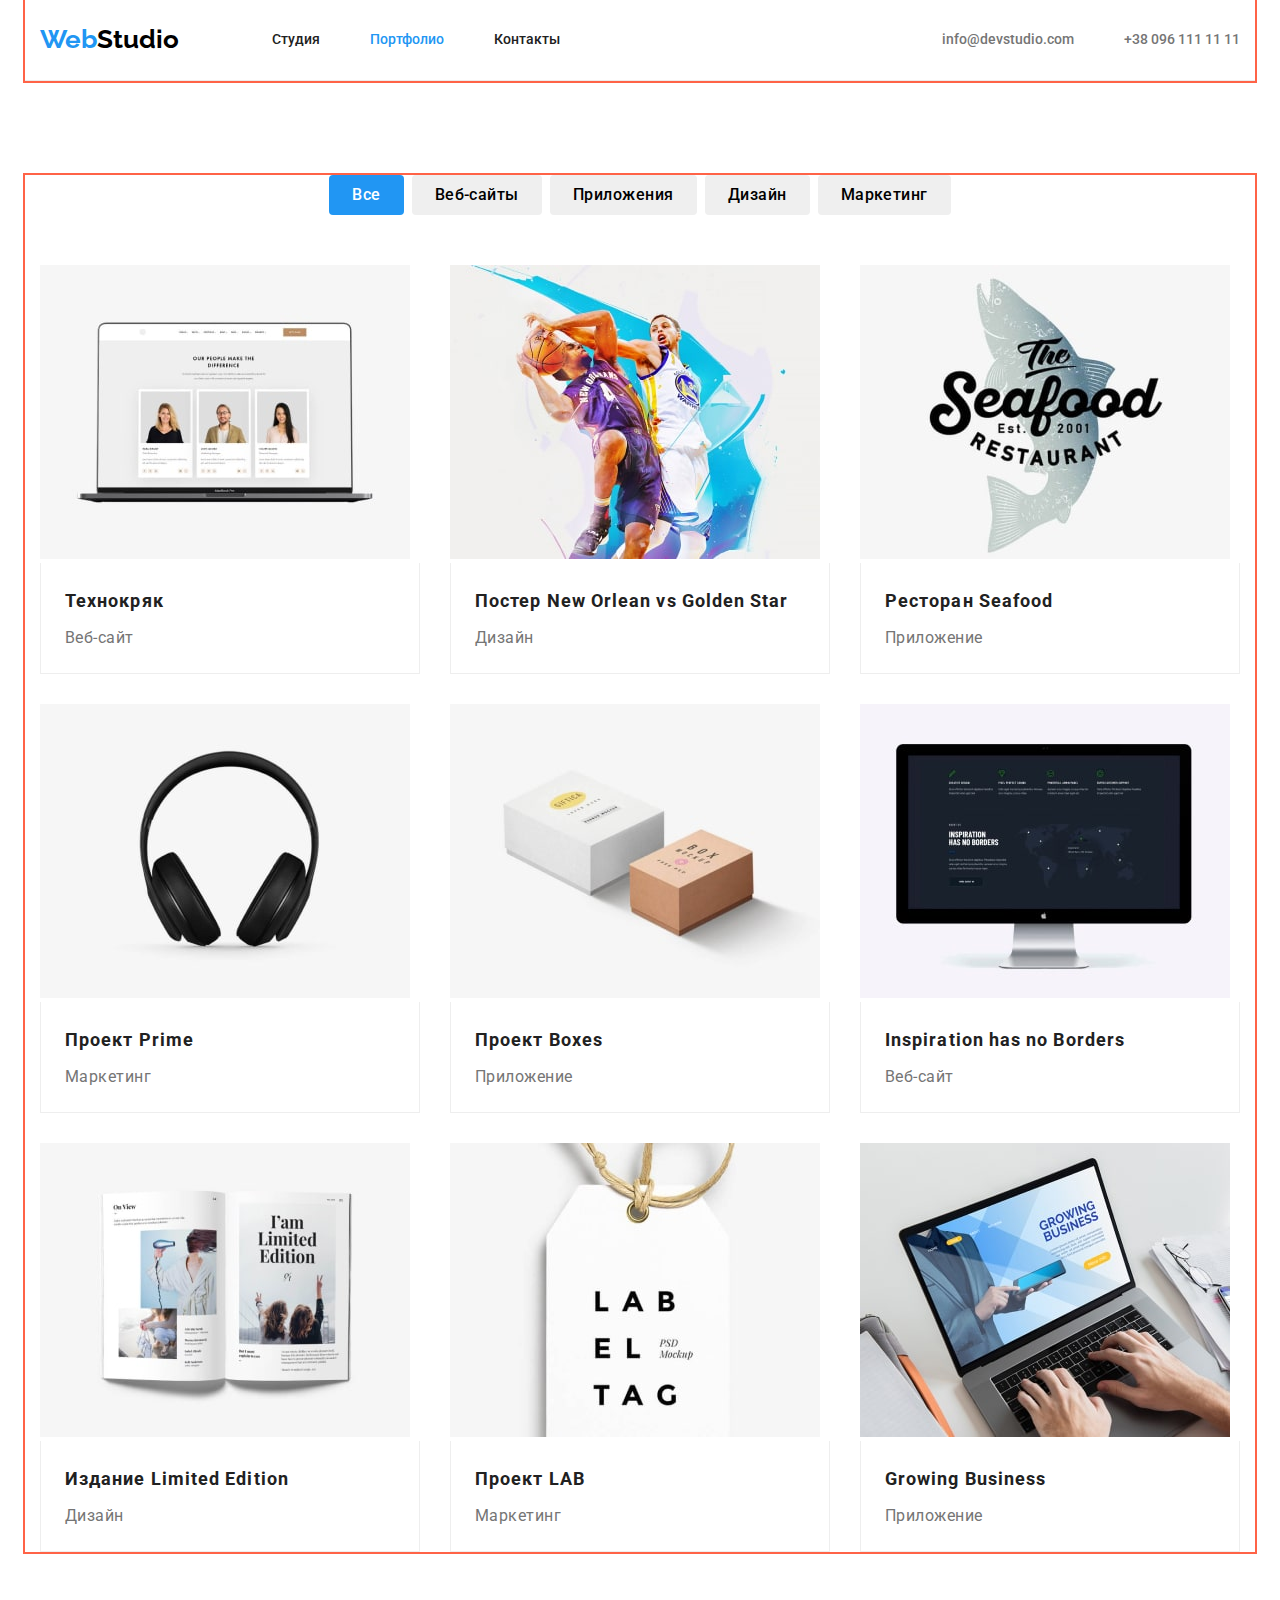
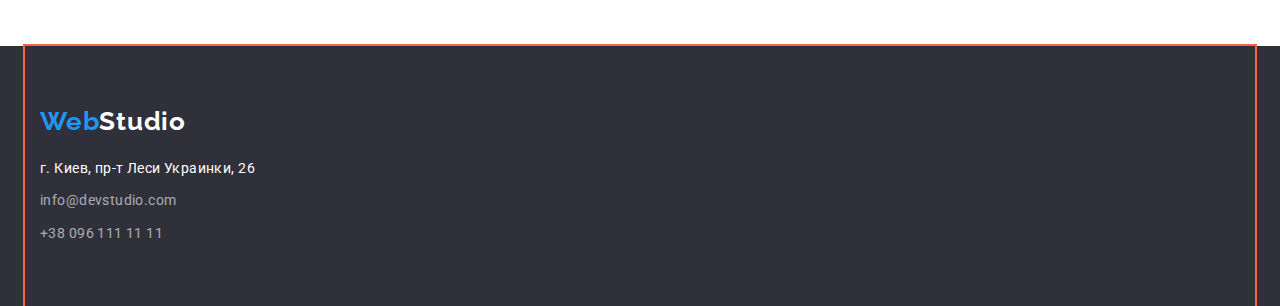
==== commit 3e672a29: "fixed footer + prittier" ====
--- a/portfolio.html
+++ b/portfolio.html
@@ -1,155 +1,246 @@
 <!DOCTYPE html>
 <html lang="ru">
+  <head>
+    <meta charset="UTF-8" />
+    <meta http-equiv="X-UA-Compatible" content="IE=edge" />
+    <meta name="viewport" content="width=device-width, initial-scale=1.0" />
+    <title>Portfolio</title>
+    <link rel="preconnect" href="https://fonts.googleapis.com" />
+    <link rel="preconnect" href="https://fonts.gstatic.com" crossorigin />
+    <link
+      href="https://fonts.googleapis.com/css2?family=Raleway:wght@700&family=Roboto:wght@400;500;700;900&display=swap"
+      rel="stylesheet"
+    />
+    <link
+      rel="stylesheet"
+      href="https://cdnjs.cloudflare.com/ajax/libs/modern-normalize/1.1.0/modern-normalize.min.css"
+      integrity="sha512-wpPYUAdjBVSE4KJnH1VR1HeZfpl1ub8YT/NKx4PuQ5NmX2tKuGu6U/JRp5y+Y8XG2tV+wKQpNHVUX03MfMFn9Q=="
+      crossorigin="anonymous"
+      referrerpolicy="no-referrer"
+    />
+    <link rel="stylesheet" href="./css/styles.css" />
+  </head>
 
-<head>
-    <meta charset="UTF-8">
-    <meta http-equiv="X-UA-Compatible" content="IE=edge">
-    <meta name="viewport" content="width=device-width, initial-scale=1.0">
-    <title>Portfolio</title>
-    <link rel="preconnect" href="https://fonts.googleapis.com">
-    <link rel="preconnect" href="https://fonts.gstatic.com" crossorigin>
-    <link href="https://fonts.googleapis.com/css2?family=Raleway:wght@700&family=Roboto:wght@400;500;700;900&display=swap"
-        rel="stylesheet">
-    <link rel="stylesheet" href="https://cdnjs.cloudflare.com/ajax/libs/modern-normalize/1.1.0/modern-normalize.min.css"
-        integrity="sha512-wpPYUAdjBVSE4KJnH1VR1HeZfpl1ub8YT/NKx4PuQ5NmX2tKuGu6U/JRp5y+Y8XG2tV+wKQpNHVUX03MfMFn9Q=="
-        crossorigin="anonymous" referrerpolicy="no-referrer" />
-    <link rel="stylesheet" href="./css/styles.css">
-</head>
-
-<body>
+  <body>
     <!-- Header -->
     <header class="header">
-        <div class="container">
-            <nav class="header-navigation">
-                <a href="" class="logo"><span class="logo-header-part">Web</span>Studio</a>
-                <ul class="header-nav list">
-                    <li class="header-nav-item"><a href="./index.html" class="link">Студия</a></li>
-                    <li class="header-nav-item"><a href="./portfolio.html" class="link current">Портфолио</a></li>
-                    <li class="header-nav-item"><a href="" class="link">Контакты</a></li>
-                </ul>
-            </nav>
-            <ul class="contacts list">
-                <li class="contacts-item"><a href="mailto:info@devstudio.com" class="link">info@devstudio.com</a></li>
-                <li class="contacts-item"><a href="tel:+380961111111" class="link">+38 096 111 11 11</a></li>
-            </ul>
-        </div>
+      <div class="container">
+        <nav class="header-navigation">
+          <a href="" class="logo"
+            ><span class="logo-header-part">Web</span>Studio</a
+          >
+          <ul class="header-nav list">
+            <li class="header-nav-item">
+              <a href="./index.html" class="link">Студия</a>
+            </li>
+            <li class="header-nav-item">
+              <a href="./portfolio.html" class="link current">Портфолио</a>
+            </li>
+            <li class="header-nav-item">
+              <a href="" class="link">Контакты</a>
+            </li>
+          </ul>
+        </nav>
+        <ul class="contacts list">
+          <li class="contacts-item">
+            <a href="mailto:info@devstudio.com" class="link"
+              >info@devstudio.com</a
+            >
+          </li>
+          <li class="contacts-item">
+            <a href="tel:+380961111111" class="link">+38 096 111 11 11</a>
+          </li>
+        </ul>
+      </div>
     </header>
 
     <main>
-        <section class="section gallery">
-            <div class="container">
-            <!-- прихований заголовок -->
-            <h1 class="visually-hidden">Портфолио</h1>
-            <ul class="gallery-btn list">
-                <li class="item"><button type="button" class="list-btn current-btn">Все</button></li>
-                <li class="item"><button type="button" class="list-btn">Веб-сайты</button></li>
-                <li class="item"><button type="button" class="list-btn">Приложения</button></li>
-                <li class="item"><button type="button" class="list-btn">Дизайн</button></li>
-                <li class="item"><button type="button" class="list-btn">Маркетинг</button></li>
-            </ul>
-            <ul class="portfolio list">
-                <li class="portfolio-items">
-                    <a href="" class="portfolio-cards">
-                        <img src="./images/portf-img-1.jpg" alt="екран ноутбука" width="370" height="294">
-                        <div class="portfolio-text-part">
-                        <h2 class="portfolio-subtitle">Технокряк</h2>
-                        <p class="portfolio-text">Веб-сайт</p>
-                        </div>
-                    </a>
-                </li>
-                <li class="portfolio-items">
-                    <a href="" class="portfolio-cards">
-                        <img src="./images/portf-img-2.jpg" alt="два баскетбольні гравці" width="370" height="294">
-                        <div class="portfolio-text-part">
-                        <h2 class="portfolio-subtitle">Постер New Orlean vs Golden Star</h2>
-                        <p class="portfolio-text">Дизайн</p>
-                        </div>
-                    </a>
-                </li>
-                <li class="portfolio-items">
-                    <a href="" class="portfolio-cards">
-                        <img src="./images/portf-img-3.jpg" alt="лого ресторану Seafood" width="370" height="294">
-                        <div class="portfolio-text-part">
-                        <h2 class="portfolio-subtitle">Ресторан Seafood</h2>
-                        <p class="portfolio-text">Приложение</p>
-                        </div>
-                    </a>
-                </li>
-                <li class="portfolio-items">
-                    <a href="" class="portfolio-cards">
-                        <img src="./images/portf-img-4.jpg" alt="наушники" width="370" height="294">
-                        <div class="portfolio-text-part">
-                        <h2 class="portfolio-subtitle">Проект Prime</h2>
-                        <p class="portfolio-text">Маркетинг</p>
-                        </div>
-                    </a>
-                </li>
-                <li class="portfolio-items">
-                    <a href="" class="portfolio-cards">
-                        <img src="./images/portf-img-5.jpg" alt="дві коробки" width="370" height="294">
-                        <div class="portfolio-text-part">
-                        <h2 class="portfolio-subtitle">Проект Boxes</h2>
-                        <p class="portfolio-text">Приложение</p>
-                        </div>
-                    </a>
-                </li>
-                <li class="portfolio-items">
-                    <a href="" class="portfolio-cards">
-                        <img src="./images/portf-img-6.jpg" alt="монітор" width="370" height="294">
-                        <div class="portfolio-text-part">
-                        <h2 lang="en" class="portfolio-subtitle">Inspiration has no Borders</h2>
-                        <p class="portfolio-text">Веб-сайт</p>
-                        </div>
-                    </a>
-                </li>
-                <li class="portfolio-items">
-                    <a href="" class="portfolio-cards">
-                        <img src="./images/portf-img-7.jpg" alt="розгорнута книга" width="370" height="294">
-                        <div class="portfolio-text-part">
-                        <h2 class="portfolio-subtitle">Издание Limited Edition</h2>
-                        <p class="portfolio-text">Дизайн</p>
-                        </div>
-                    </a>
-                </li>
-                <li class="portfolio-items">
-                    <a href="" class="portfolio-cards">
-                        <img src="./images/portf-img-8.jpg" alt="бірка" width="370" height="294">
-                        <div class="portfolio-text-part">
-                        <h2 class="portfolio-subtitle">Проект LAB</h2>
-                        <p class="portfolio-text">Маркетинг</p>
-                        </div>
-                    </a>
-                </li>
-                <li class="portfolio-items">
-                    <a href="" class="portfolio-cards">
-                        <img src="./images/portf-img-9.jpg" alt="екран ноутбука" width="370" height="294">
-                        <div class="portfolio-text-part">
-                        <h2 lang="en" class="portfolio-subtitle">Growing Business</h2>
-                        <p class="portfolio-text">Приложение</p>
-                        </div>
-                    </a>
-                </li>
-            </ul>
-            </div>
-        </section>
+      <section class="section gallery">
+        <div class="container">
+          <!-- прихований заголовок -->
+          <h1 class="visually-hidden">Портфолио</h1>
+          <ul class="gallery-btn list">
+            <li class="item">
+              <button type="button" class="list-btn current-btn">Все</button>
+            </li>
+            <li class="item">
+              <button type="button" class="list-btn">Веб-сайты</button>
+            </li>
+            <li class="item">
+              <button type="button" class="list-btn">Приложения</button>
+            </li>
+            <li class="item">
+              <button type="button" class="list-btn">Дизайн</button>
+            </li>
+            <li class="item">
+              <button type="button" class="list-btn">Маркетинг</button>
+            </li>
+          </ul>
+          <ul class="portfolio list">
+            <li class="portfolio-items">
+              <a href="" class="portfolio-cards">
+                <img
+                  src="./images/portf-img-1.jpg"
+                  alt="екран ноутбука"
+                  width="370"
+                  height="294"
+                />
+                <div class="portfolio-text-part">
+                  <h2 class="portfolio-subtitle">Технокряк</h2>
+                  <p class="portfolio-text">Веб-сайт</p>
+                </div>
+              </a>
+            </li>
+            <li class="portfolio-items">
+              <a href="" class="portfolio-cards">
+                <img
+                  src="./images/portf-img-2.jpg"
+                  alt="два баскетбольні гравці"
+                  width="370"
+                  height="294"
+                />
+                <div class="portfolio-text-part">
+                  <h2 class="portfolio-subtitle">
+                    Постер New Orlean vs Golden Star
+                  </h2>
+                  <p class="portfolio-text">Дизайн</p>
+                </div>
+              </a>
+            </li>
+            <li class="portfolio-items">
+              <a href="" class="portfolio-cards">
+                <img
+                  src="./images/portf-img-3.jpg"
+                  alt="лого ресторану Seafood"
+                  width="370"
+                  height="294"
+                />
+                <div class="portfolio-text-part">
+                  <h2 class="portfolio-subtitle">Ресторан Seafood</h2>
+                  <p class="portfolio-text">Приложение</p>
+                </div>
+              </a>
+            </li>
+            <li class="portfolio-items">
+              <a href="" class="portfolio-cards">
+                <img
+                  src="./images/portf-img-4.jpg"
+                  alt="наушники"
+                  width="370"
+                  height="294"
+                />
+                <div class="portfolio-text-part">
+                  <h2 class="portfolio-subtitle">Проект Prime</h2>
+                  <p class="portfolio-text">Маркетинг</p>
+                </div>
+              </a>
+            </li>
+            <li class="portfolio-items">
+              <a href="" class="portfolio-cards">
+                <img
+                  src="./images/portf-img-5.jpg"
+                  alt="дві коробки"
+                  width="370"
+                  height="294"
+                />
+                <div class="portfolio-text-part">
+                  <h2 class="portfolio-subtitle">Проект Boxes</h2>
+                  <p class="portfolio-text">Приложение</p>
+                </div>
+              </a>
+            </li>
+            <li class="portfolio-items">
+              <a href="" class="portfolio-cards">
+                <img
+                  src="./images/portf-img-6.jpg"
+                  alt="монітор"
+                  width="370"
+                  height="294"
+                />
+                <div class="portfolio-text-part">
+                  <h2 lang="en" class="portfolio-subtitle">
+                    Inspiration has no Borders
+                  </h2>
+                  <p class="portfolio-text">Веб-сайт</p>
+                </div>
+              </a>
+            </li>
+            <li class="portfolio-items">
+              <a href="" class="portfolio-cards">
+                <img
+                  src="./images/portf-img-7.jpg"
+                  alt="розгорнута книга"
+                  width="370"
+                  height="294"
+                />
+                <div class="portfolio-text-part">
+                  <h2 class="portfolio-subtitle">Издание Limited Edition</h2>
+                  <p class="portfolio-text">Дизайн</p>
+                </div>
+              </a>
+            </li>
+            <li class="portfolio-items">
+              <a href="" class="portfolio-cards">
+                <img
+                  src="./images/portf-img-8.jpg"
+                  alt="бірка"
+                  width="370"
+                  height="294"
+                />
+                <div class="portfolio-text-part">
+                  <h2 class="portfolio-subtitle">Проект LAB</h2>
+                  <p class="portfolio-text">Маркетинг</p>
+                </div>
+              </a>
+            </li>
+            <li class="portfolio-items">
+              <a href="" class="portfolio-cards">
+                <img
+                  src="./images/portf-img-9.jpg"
+                  alt="екран ноутбука"
+                  width="370"
+                  height="294"
+                />
+                <div class="portfolio-text-part">
+                  <h2 lang="en" class="portfolio-subtitle">Growing Business</h2>
+                  <p class="portfolio-text">Приложение</p>
+                </div>
+              </a>
+            </li>
+          </ul>
+        </div>
+      </section>
     </main>
 
     <footer class="footer">
-        <div class="container">
-            <a href="./index.html" class="footer-logo" lang="en"><span class="logo-footer-part">Web</span>Studio</a>
-            <address>
-                <ul class="footer-list list">
-                    <li>
-                        <a href="https://goo.gl/maps/3tdsHGGzz4T1NZrAA" target="_blank" rel="noopener noreferrer"
-                            class="footer-list-address">
-                            г. Киев, пр-т Леси Украинки, 26</a>
-                    </li>
-                    <li><a href="mailto:info@devstudio.com" class="footer-list-contacts">info@devstudio.com</a></li>
-                    <li><a href="tel:+380961111111" class="footer-list-contacts">+38 096 111 11 11</a></li>
-                </ul>
-            </address>
-        </div>
+      <div class="container">
+        <a href="./index.html" class="footer-logo" lang="en"
+          ><span class="logo-footer-part">Web</span>Studio</a
+        >
+        <address>
+          <ul class="footer-list list">
+            <li class="item">
+              <a
+                href="https://goo.gl/maps/3tdsHGGzz4T1NZrAA"
+                target="_blank"
+                rel="noopener noreferrer"
+                class="footer-list-address"
+                >г. Киев, пр-т Леси Украинки, 26</a
+              >
+            </li>
+            <li class="item">
+              <a href="mailto:info@devstudio.com" class="footer-list-contacts"
+                >info@devstudio.com</a
+              >
+            </li>
+            <li class="item">
+              <a href="tel:+380961111111" class="footer-list-contacts"
+                >+38 096 111 11 11</a
+              >
+            </li>
+          </ul>
+        </address>
+      </div>
     </footer>
-    </body>
-
-</html>+  </body>
+</html>
--- a/css/styles.css
+++ b/css/styles.css
@@ -12,23 +12,30 @@
   --primary-text-color: #212121;
   --secondary-text-color: #757575;
   --accent-color: #2196f3;
-  --hover-accent-color: #188CE8;
+  --hover-accent-color: #188ce8;
   --primary-bg-color: #ffffff;
   --secondary-bg-color: #f5f4fa;
   --footer-bg-color: #2f303a;
   --logo-color: #000000;
 
-  --border-nav: #ECECEC;
-  --border-cards: #EEEEEE;
+  --border-nav: #ececec;
+  --border-cards: #eeeeee;
 
   --typical-gap: 30px;
 }
 
-p, h1, h2, h3, h4, h5, h6 {
+p,
+h1,
+h2,
+h3,
+h4,
+h5,
+h6 {
   margin: 0;
 }
 
-ul, ol {
+ul,
+ol {
   margin: 0;
   padding-left: 0;
 }
@@ -46,7 +53,6 @@
   margin: -1px;
 }
 
-
 body {
   margin: 0;
 
@@ -58,6 +64,7 @@
 .list {
   list-style: none;
 }
+
 a {
   text-decoration: none;
 }
@@ -75,8 +82,6 @@
   padding-bottom: 94px;
 }
 
-
-
 /* ----------------Logo----------------- */
 
 .logo {
@@ -88,6 +93,7 @@
   font-size: 26px;
   line-height: 1.2;
 }
+
 .logo-header-part {
   color: var(--accent-color);
 }
@@ -97,7 +103,7 @@
 .header .container {
   display: flex;
   align-items: center;
-  border-bottom: 1px solid  ;
+  border-bottom: 1px solid;
   border-color: var(--border-nav);
 }
 
@@ -110,7 +116,7 @@
   display: flex;
 }
 
-.header-nav .header-nav-item:not(:last-child){
+.header-nav .header-nav-item:not(:last-child) {
   margin-right: 50px;
 }
 
@@ -131,7 +137,6 @@
 .contacts .link:focus,
 .link.current {
   color: var(--accent-color);
-  
 }
 
 .contacts {
@@ -139,7 +144,7 @@
   margin-left: auto;
 }
 
-.contacts .contacts-item + .contacts-item{
+.contacts .contacts-item + .contacts-item {
   margin-left: 50px;
 }
 
@@ -155,13 +160,14 @@
 }
 
 /* -----------------Герой------------------- */
+
 .hero {
   background-color: var(--footer-bg-color);
   padding-top: 200px;
   padding-bottom: 200px;
   text-align: center;
-  
-}
+}
+
 .hero-title {
   max-width: 640px;
   margin-bottom: var(--typical-gap);
@@ -175,16 +181,15 @@
   text-align: center;
   letter-spacing: 0.06em;
 }
+
 .hero-btn {
   min-width: 200px;
-  
   margin-left: auto;
   margin-right: auto;
   border-radius: 4px;
   border: 1px solid transparent;
   padding: 10px 32px;
 
-  
   font-family: inherit;
   background-color: var(--accent-color);
   color: var(--primary-bg-color);
@@ -215,7 +220,7 @@
 
 .features-list-item {
   width: 270px;
- }
+}
 
 .features-list .features-list-item + .features-list-item {
   margin-left: var(--typical-gap);
@@ -240,10 +245,6 @@
 
 /* --------------------About------------------ */
 
-.about .container {
-  
-}
-
 .about-list {
   display: flex;
 }
@@ -252,7 +253,7 @@
   margin-left: var(--typical-gap);
 }
 
-.about-title, 
+.about-title,
 .team-title {
   margin-bottom: 50px;
 
@@ -263,6 +264,7 @@
 }
 
 /* --------------------Team-------------------- */
+
 .team {
   background-color: var(--secondary-bg-color);
 }
@@ -270,21 +272,15 @@
 .team-list {
   display: flex;
   /* flex-wrap: wrap; */
-
 }
 
 .team-list > .item {
-    width: calc((100%-90px)/4);
-    margin-right: var(--typical-gap);
+  width: calc((100%-90px) / 4);
+  margin-right: var(--typical-gap);
 }
 
 .team-list > .item:last-child {
-    margin-right: 0;
-}
-
-.team-text-part {
-  
-  
+  margin-right: 0;
 }
 
 .team-list-title {
@@ -297,6 +293,7 @@
   letter-spacing: 0.03em;
   text-align: center;
 }
+
 .team-list-text {
   margin-bottom: 30px;
 
@@ -309,6 +306,7 @@
 }
 
 /* --------------------Footer----------------- */
+
 .footer {
   background-color: var(--footer-bg-color);
 }
@@ -319,6 +317,9 @@
 }
 
 .footer-logo {
+  margin-bottom: 20px;
+  display: block;
+
   color: var(--primary-bg-color);
   font-family: Raleway, sans-serif;
   font-weight: 700;
@@ -326,9 +327,19 @@
   line-height: 1.19;
   letter-spacing: 0.03em;
 }
+
 .logo-footer-part {
   color: var(--accent-color);
 }
+
+.footer-list .item {
+  margin-bottom: 9px;
+}
+
+.footer-list .item:last-child {
+  margin-bottom: 0;
+}
+
 .footer-list-address {
   color: var(--primary-bg-color);
   font-style: normal;
@@ -337,10 +348,12 @@
   line-height: 1.71;
   letter-spacing: 0.03em;
 }
+
 .footer-list-address:hover,
 .footer-list-address:focus {
   color: var(--accent-color);
 }
+
 .footer-list-contacts {
   color: rgba(255, 255, 255, 0.6);
   font-style: normal;
@@ -349,6 +362,7 @@
   line-height: 1.71;
   letter-spacing: 0.03em;
 }
+
 .footer-list-contacts:hover,
 .footer-list-contacts:focus {
   color: var(--accent-color);
@@ -407,7 +421,7 @@
 } */
 
 .portfolio-items {
-  width: calc((100% - 60px)/3);
+  width: calc((100% - 60px) / 3);
   margin-right: var(--typical-gap);
   margin-bottom: var(--typical-gap);
 }
@@ -416,8 +430,8 @@
   margin-right: 0;
 }
 
-.portfolio-items:nth-last-child(-n+3) {
-margin-bottom: 0;
+.portfolio-items:nth-last-child(-n + 3) {
+  margin-bottom: 0;
 }
 
 .portfolio-text-part {
@@ -438,6 +452,7 @@
   line-height: 2;
   letter-spacing: 0.06em;
 }
+
 .portfolio-cards .portfolio-text {
   color: var(--secondary-text-color);
   font-weight: 400;
